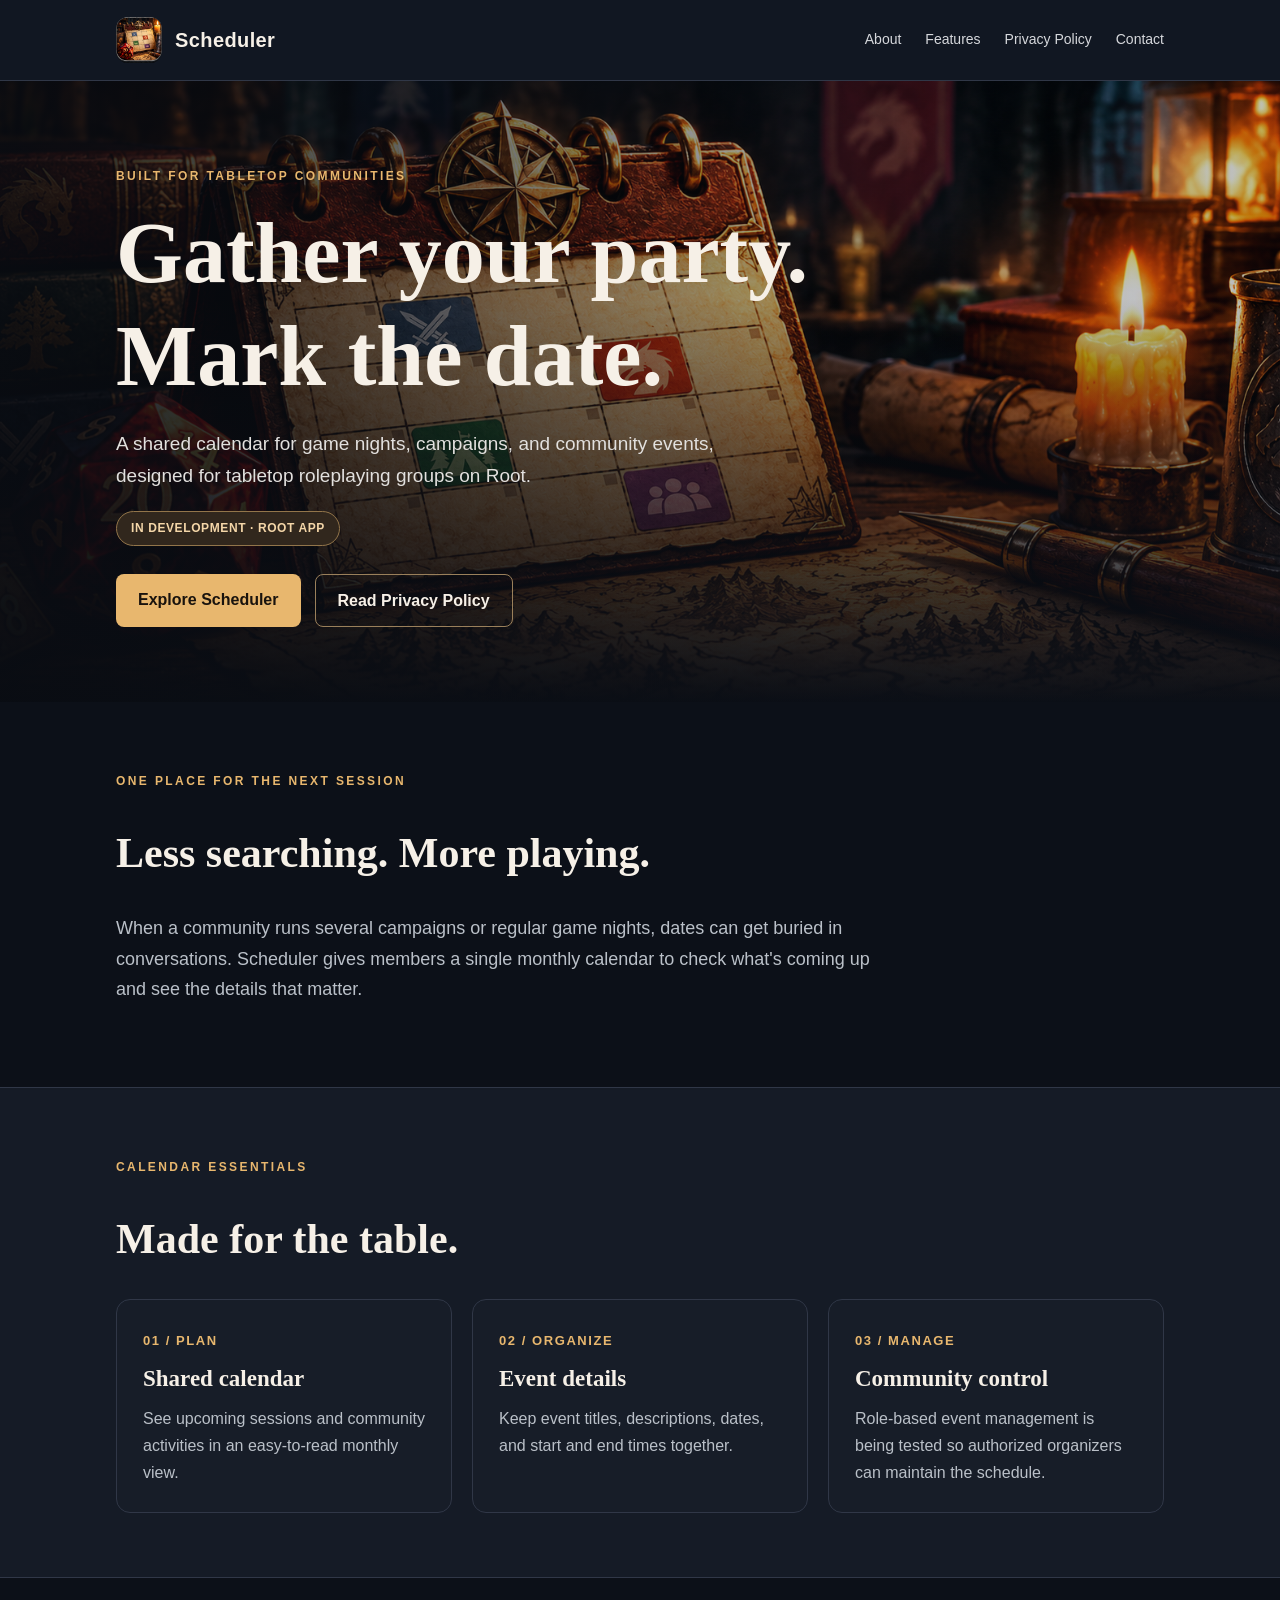
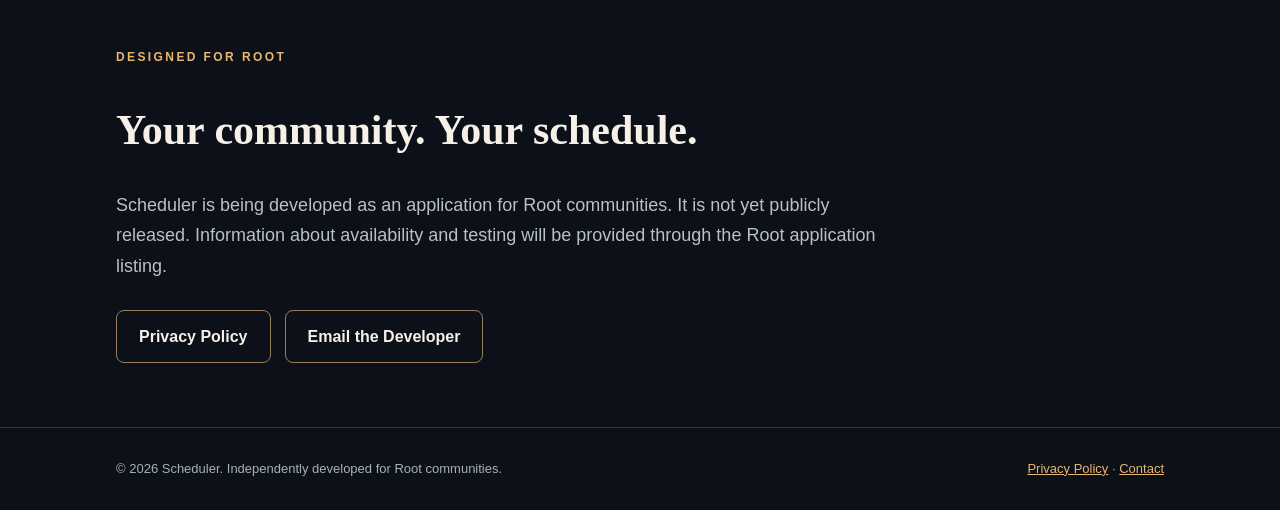
==== index.html @ 009643d6 "Add files via upload" ====
<!DOCTYPE html><html lang="en"><head><meta charset="utf-8"><meta name="viewport" content="width=device-width, initial-scale=1"><meta name="description" content="Scheduler is a shared calendar for tabletop roleplaying communities on Root."><title>Scheduler | Tabletop RPG Community Calendar</title><link rel="icon" href="assets/icon.png"><link rel="stylesheet" href="styles.css"></head><body><header><nav class="wrap"><a class="brand" href="index.html"><img src="assets/icon.png" alt="Scheduler app icon">Scheduler</a><div class="links"><a href="#about">About</a><a href="#features">Features</a><a href="privacy.html">Privacy Policy</a><a href="mailto:patrickleerobinson@gmail.com">Contact</a></div></nav></header><main><div class="hero"><div class="hero-content"><span class="eyebrow">Built for tabletop communities</span><h1>Gather your party.<br>Mark the date.</h1><p class="lead">A shared calendar for game nights, campaigns, and community events, designed for tabletop roleplaying groups on Root.</p><span class="pill">IN DEVELOPMENT · ROOT APP</span><div class="actions"><a class="button" href="#about">Explore Scheduler</a><a class="button secondary" href="privacy.html">Read Privacy Policy</a></div></div></div><section id="about"><div class="wrap"><span class="eyebrow">One place for the next session</span><h2>Less searching. More playing.</h2><p class="intro">When a community runs several campaigns or regular game nights, dates can get buried in conversations. Scheduler gives members a single monthly calendar to check what's coming up and see the details that matter.</p></div></section><section id="features" class="band"><div class="wrap"><span class="eyebrow">Calendar essentials</span><h2>Made for the table.</h2><div class="cards"><article class="card"><span class="num">01 / PLAN</span><h3>Shared calendar</h3><p>See upcoming sessions and community activities in an easy-to-read monthly view.</p></article><article class="card"><span class="num">02 / ORGANIZE</span><h3>Event details</h3><p>Keep event titles, descriptions, dates, and start and end times together.</p></article><article class="card"><span class="num">03 / MANAGE</span><h3>Community control</h3><p>Role-based event management is being tested so authorized organizers can maintain the schedule.</p></article></div></div></section><section><div class="wrap"><span class="eyebrow">Designed for Root</span><h2>Your community. Your schedule.</h2><p class="intro">Scheduler is being developed as an application for Root communities. It is not yet publicly released. Information about availability and testing will be provided through the Root application listing.</p><div class="actions"><a class="button secondary" href="privacy.html">Privacy Policy</a><a class="button secondary" href="mailto:patrickleerobinson@gmail.com">Email the Developer</a></div></div></section></main><footer><div class="wrap"><span>© 2026 Scheduler. Independently developed for Root communities.</span><span><a href="privacy.html">Privacy Policy</a> · <a href="mailto:patrickleerobinson@gmail.com">Contact</a></span></div></footer></body></html>
---- styles.css ----
:root{color-scheme:dark;--bg:#0c1018;--panel:#171d28;--ink:#f6f0e7;--muted:#bac0c8;--gold:#e8b76e;--line:#303747}*{box-sizing:border-box}html{scroll-behavior:smooth}body{margin:0;background:var(--bg);color:var(--ink);font-family:Inter,Segoe UI,Arial,sans-serif;line-height:1.7}a{color:var(--gold)}.wrap{max-width:1100px;margin:auto;padding:0 26px}header{background:#111722;border-bottom:1px solid var(--line)}nav{min-height:80px;display:flex;align-items:center;justify-content:space-between;gap:20px}.brand{display:flex;align-items:center;gap:13px;color:var(--ink);font-weight:750;text-decoration:none;letter-spacing:.02em;font-size:20px}.brand img{height:46px;width:46px;border-radius:12px}.links{display:flex;gap:24px;flex-wrap:wrap}.links a{text-decoration:none;color:#d6d8dc;font-size:14px}.links a:hover{color:var(--gold)}.hero{position:relative;min-height:510px;display:flex;align-items:end;background:linear-gradient(90deg,rgba(9,12,18,.90),rgba(9,12,18,.26) 75%),linear-gradient(0deg,#0c1018,transparent 65%),url('assets/banner.png') center 45%/cover}.hero-content{padding:80px 26px 75px;width:100%;max-width:1100px;margin:auto}.eyebrow{text-transform:uppercase;letter-spacing:.2em;font-size:12px;font-weight:800;color:var(--gold)}h1,h2,h3{font-family:Georgia,'Times New Roman',serif;line-height:1.2}h1{font-size:clamp(48px,7vw,86px);margin:14px 0}h2{font-size:clamp(28px,4vw,42px)}.lead{max-width:640px;font-size:19px;color:#e2e0de}.pill{display:inline-block;border:1px solid #92754a;background:#31271d;padding:6px 14px;border-radius:50px;color:#f4d6a8;font-size:12px;font-weight:700;letter-spacing:.05em}.actions{display:flex;gap:14px;margin-top:28px;flex-wrap:wrap}.button{display:inline-block;background:var(--gold);color:#19130d;text-decoration:none;padding:12px 22px;border-radius:8px;font-weight:800}.button.secondary{background:transparent;border:1px solid #9a805b;color:var(--ink)}section{padding:64px 0}.intro{max-width:780px;color:var(--muted);font-size:18px}.cards{display:grid;grid-template-columns:repeat(3,minmax(0,1fr));gap:20px;margin-top:30px}.card{background:var(--panel);border:1px solid var(--line);border-radius:14px;padding:26px}.card .num{font-size:13px;color:var(--gold);font-weight:800;letter-spacing:.12em}.card h3{font-size:23px;margin:12px 0}.card p{color:var(--muted);margin:0}.band{background:#151b26;border-top:1px solid var(--line);border-bottom:1px solid var(--line)}.policy{max-width:840px;margin:0 auto}.policy h1{font-size:clamp(38px,5vw,62px)}.policy h2{font-size:26px;margin-top:42px}.policy p{color:#cbd0d6;margin:14px 0}.policy .meta{color:#c7a776;font-size:14px}.policy-intro{font-size:19px!important;color:#e1e1e1!important}footer{border-top:1px solid var(--line);padding:30px 0;color:#a9b0ba;font-size:13px}footer .wrap{display:flex;justify-content:space-between;gap:18px;flex-wrap:wrap}@media(max-width:720px){nav{align-items:flex-start;padding:18px 0;flex-direction:column}.links{gap:16px}.hero{min-height:480px}.cards{grid-template-columns:1fr}section{padding:44px 0}}
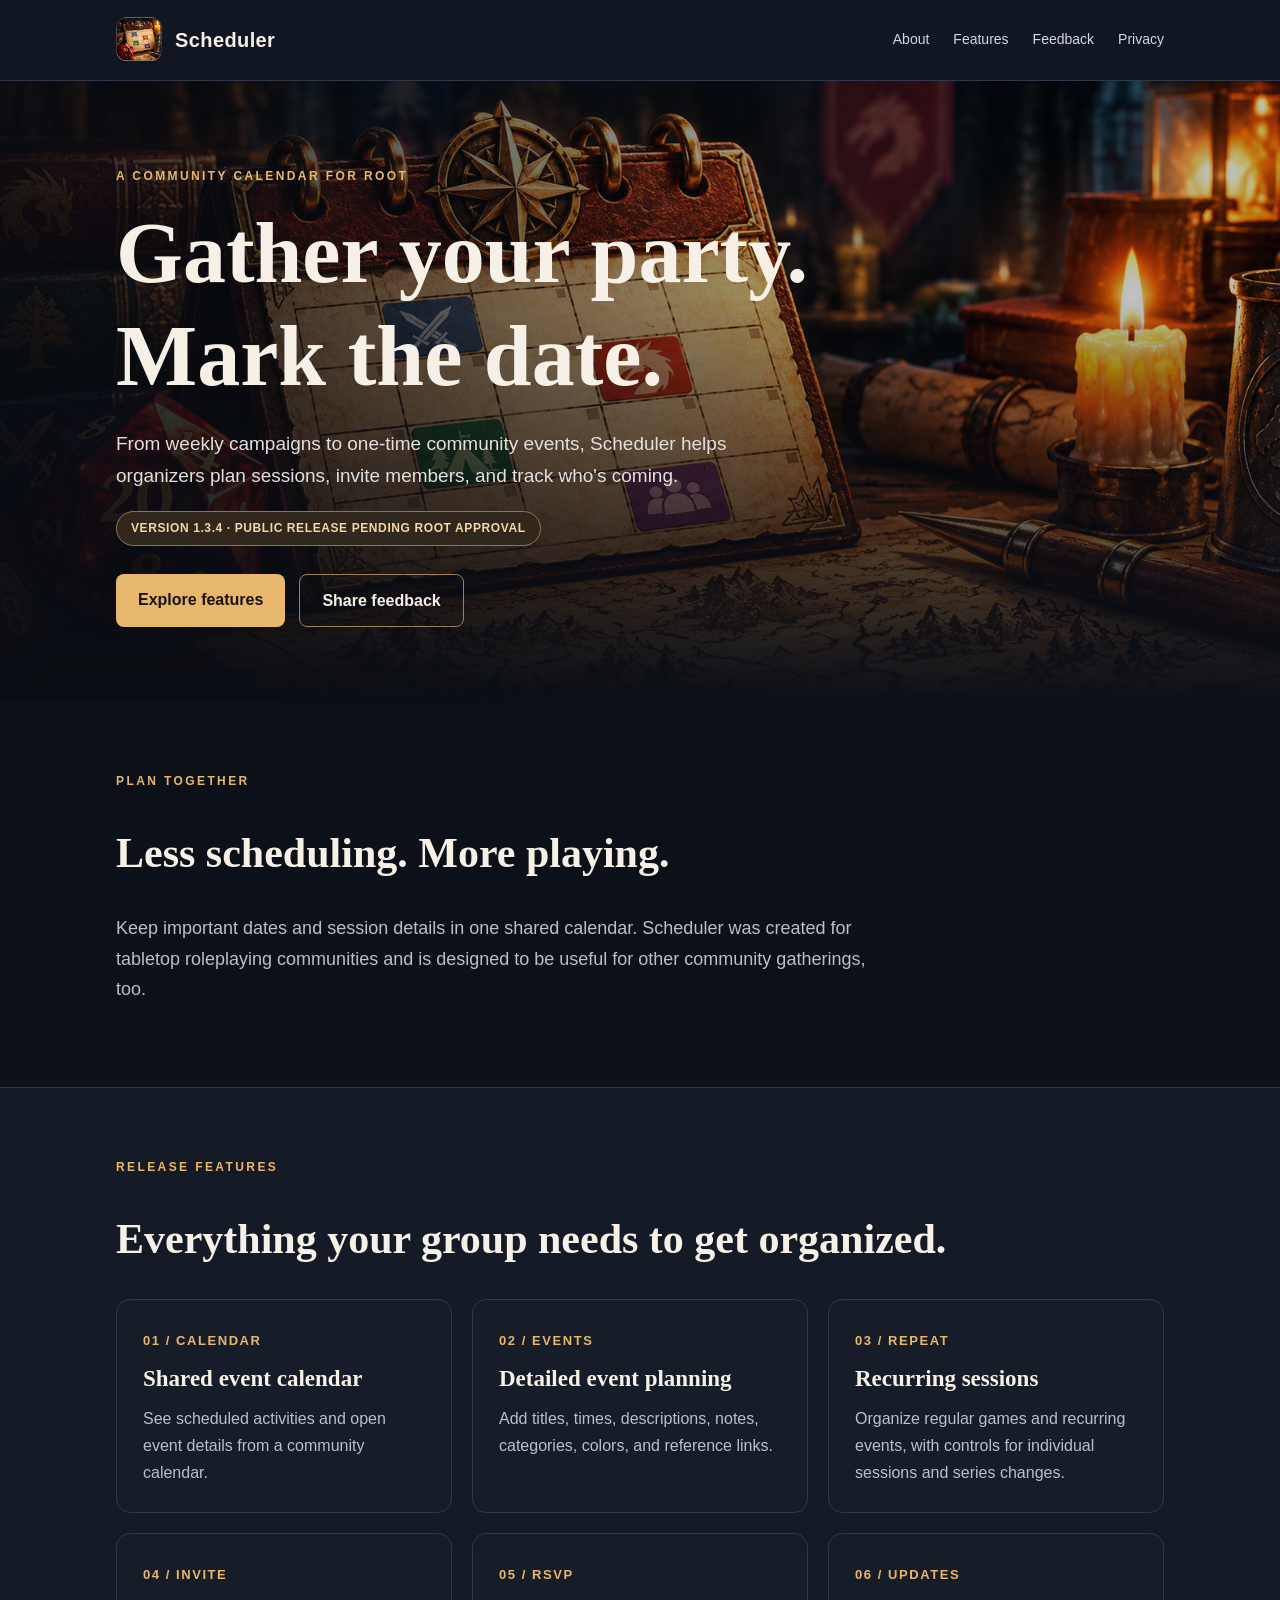
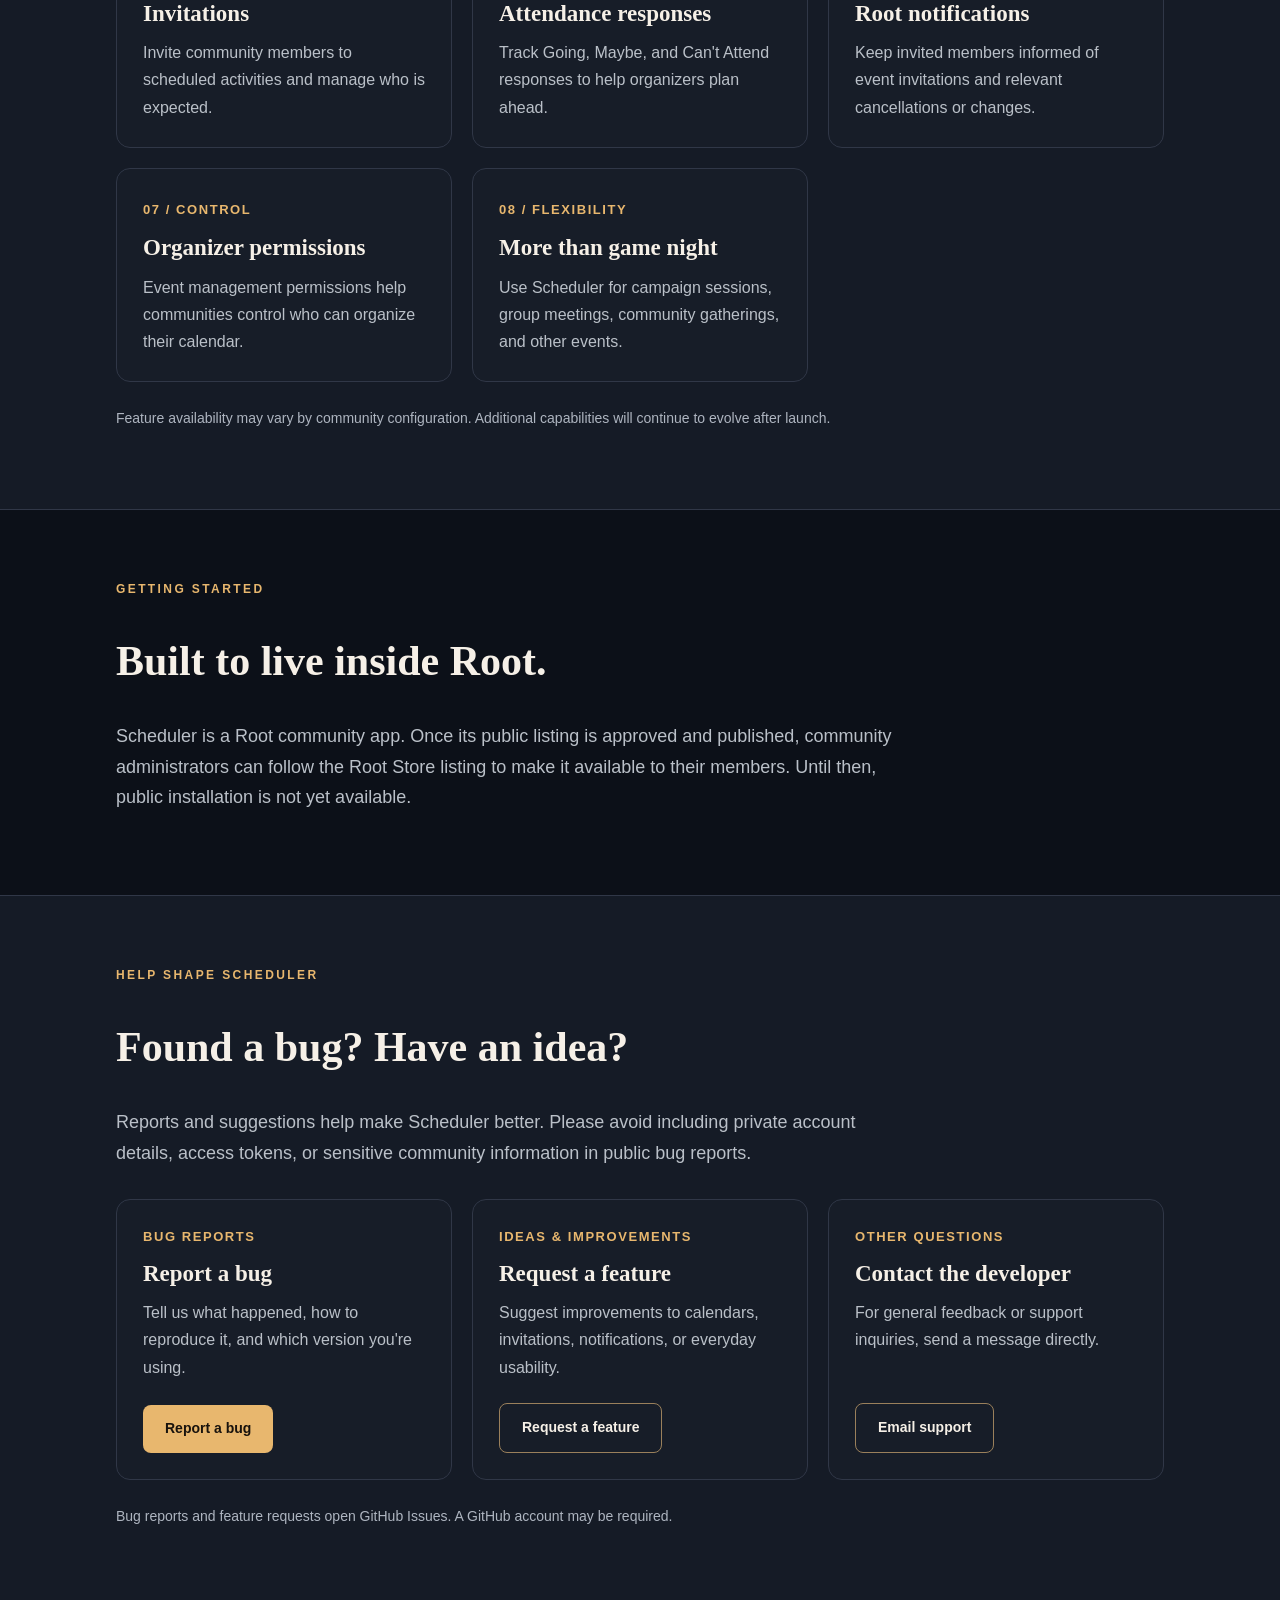
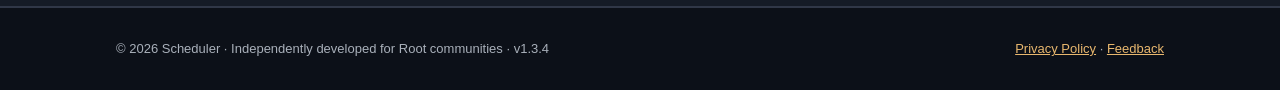
==== commit 5f81dca6: "Add files via upload" ====
--- a/index.html
+++ b/index.html
@@ -1 +1,18 @@
-<!DOCTYPE html><html lang="en"><head><meta charset="utf-8"><meta name="viewport" content="width=device-width, initial-scale=1"><meta name="description" content="Scheduler is a shared calendar for tabletop roleplaying communities on Root."><title>Scheduler | Tabletop RPG Community Calendar</title><link rel="icon" href="assets/icon.png"><link rel="stylesheet" href="styles.css"></head><body><header><nav class="wrap"><a class="brand" href="index.html"><img src="assets/icon.png" alt="Scheduler app icon">Scheduler</a><div class="links"><a href="#about">About</a><a href="#features">Features</a><a href="privacy.html">Privacy Policy</a><a href="mailto:patrickleerobinson@gmail.com">Contact</a></div></nav></header><main><div class="hero"><div class="hero-content"><span class="eyebrow">Built for tabletop communities</span><h1>Gather your party.<br>Mark the date.</h1><p class="lead">A shared calendar for game nights, campaigns, and community events, designed for tabletop roleplaying groups on Root.</p><span class="pill">IN DEVELOPMENT · ROOT APP</span><div class="actions"><a class="button" href="#about">Explore Scheduler</a><a class="button secondary" href="privacy.html">Read Privacy Policy</a></div></div></div><section id="about"><div class="wrap"><span class="eyebrow">One place for the next session</span><h2>Less searching. More playing.</h2><p class="intro">When a community runs several campaigns or regular game nights, dates can get buried in conversations. Scheduler gives members a single monthly calendar to check what's coming up and see the details that matter.</p></div></section><section id="features" class="band"><div class="wrap"><span class="eyebrow">Calendar essentials</span><h2>Made for the table.</h2><div class="cards"><article class="card"><span class="num">01 / PLAN</span><h3>Shared calendar</h3><p>See upcoming sessions and community activities in an easy-to-read monthly view.</p></article><article class="card"><span class="num">02 / ORGANIZE</span><h3>Event details</h3><p>Keep event titles, descriptions, dates, and start and end times together.</p></article><article class="card"><span class="num">03 / MANAGE</span><h3>Community control</h3><p>Role-based event management is being tested so authorized organizers can maintain the schedule.</p></article></div></div></section><section><div class="wrap"><span class="eyebrow">Designed for Root</span><h2>Your community. Your schedule.</h2><p class="intro">Scheduler is being developed as an application for Root communities. It is not yet publicly released. Information about availability and testing will be provided through the Root application listing.</p><div class="actions"><a class="button secondary" href="privacy.html">Privacy Policy</a><a class="button secondary" href="mailto:patrickleerobinson@gmail.com">Email the Developer</a></div></div></section></main><footer><div class="wrap"><span>© 2026 Scheduler. Independently developed for Root communities.</span><span><a href="privacy.html">Privacy Policy</a> · <a href="mailto:patrickleerobinson@gmail.com">Contact</a></span></div></footer></body></html>
+<!DOCTYPE html>
+<html lang="en"><head><meta charset="utf-8"><meta name="viewport" content="width=device-width,initial-scale=1"><meta name="description" content="Scheduler for Root communities — events, recurring sessions, invitations, RSVP and notifications."><title>Scheduler | Community Calendar for Root</title><link rel="icon" href="assets/icon.png"><link rel="stylesheet" href="styles.css"></head>
+<body><header><nav class="wrap"><a class="brand" href="index.html"><img src="assets/icon.png" alt="Scheduler icon">Scheduler</a><div class="links"><a href="#about">About</a><a href="#features">Features</a><a href="#feedback">Feedback</a><a href="privacy.html">Privacy</a></div></nav></header>
+<main><div class="hero"><div class="hero-content"><span class="eyebrow">A community calendar for Root</span><h1>Gather your party.<br>Mark the date.</h1><p class="lead">From weekly campaigns to one-time community events, Scheduler helps organizers plan sessions, invite members, and track who's coming.</p><span class="pill">VERSION 1.3.4 · PUBLIC RELEASE PENDING ROOT APPROVAL</span><div class="actions"><a class="button" href="#features">Explore features</a><a class="button secondary" href="#feedback">Share feedback</a></div></div></div>
+<section id="about"><div class="wrap"><span class="eyebrow">Plan together</span><h2>Less scheduling. More playing.</h2><p class="intro">Keep important dates and session details in one shared calendar. Scheduler was created for tabletop roleplaying communities and is designed to be useful for other community gatherings, too.</p></div></section>
+<section id="features" class="band"><div class="wrap"><span class="eyebrow">Release features</span><h2>Everything your group needs to get organized.</h2><div class="cards">
+<article class="card"><span class="num">01 / CALENDAR</span><h3>Shared event calendar</h3><p>See scheduled activities and open event details from a community calendar.</p></article>
+<article class="card"><span class="num">02 / EVENTS</span><h3>Detailed event planning</h3><p>Add titles, times, descriptions, notes, categories, colors, and reference links.</p></article>
+<article class="card"><span class="num">03 / REPEAT</span><h3>Recurring sessions</h3><p>Organize regular games and recurring events, with controls for individual sessions and series changes.</p></article>
+<article class="card"><span class="num">04 / INVITE</span><h3>Invitations</h3><p>Invite community members to scheduled activities and manage who is expected.</p></article>
+<article class="card"><span class="num">05 / RSVP</span><h3>Attendance responses</h3><p>Track Going, Maybe, and Can't Attend responses to help organizers plan ahead.</p></article>
+<article class="card"><span class="num">06 / UPDATES</span><h3>Root notifications</h3><p>Keep invited members informed of event invitations and relevant cancellations or changes.</p></article>
+<article class="card"><span class="num">07 / CONTROL</span><h3>Organizer permissions</h3><p>Event management permissions help communities control who can organize their calendar.</p></article>
+<article class="card"><span class="num">08 / FLEXIBILITY</span><h3>More than game night</h3><p>Use Scheduler for campaign sessions, group meetings, community gatherings, and other events.</p></article>
+</div><p class="fineprint">Feature availability may vary by community configuration. Additional capabilities will continue to evolve after launch.</p></div></section>
+<section id="getting-started"><div class="wrap"><span class="eyebrow">Getting started</span><h2>Built to live inside Root.</h2><p class="intro">Scheduler is a Root community app. Once its public listing is approved and published, community administrators can follow the Root Store listing to make it available to their members. Until then, public installation is not yet available.</p></div></section>
+<section id="feedback" class="band"><div class="wrap"><span class="eyebrow">Help shape Scheduler</span><h2>Found a bug? Have an idea?</h2><p class="intro">Reports and suggestions help make Scheduler better. Please avoid including private account details, access tokens, or sensitive community information in public bug reports.</p><div class="cards feedback-cards"><article class="card"><span class="num">BUG REPORTS</span><h3>Report a bug</h3><p>Tell us what happened, how to reproduce it, and which version you're using.</p><div class="actions"><a class="button" id="bug-link" href="mailto:patrickleerobinson@gmail.com?subject=Scheduler%20v1.3.4%20Bug%20Report">Report a bug</a></div></article><article class="card"><span class="num">IDEAS & IMPROVEMENTS</span><h3>Request a feature</h3><p>Suggest improvements to calendars, invitations, notifications, or everyday usability.</p><div class="actions"><a class="button secondary" id="feature-link" href="mailto:patrickleerobinson@gmail.com?subject=Scheduler%20Feature%20Request">Request a feature</a></div></article><article class="card"><span class="num">OTHER QUESTIONS</span><h3>Contact the developer</h3><p>For general feedback or support inquiries, send a message directly.</p><div class="actions"><a class="button secondary" href="mailto:patrickleerobinson@gmail.com?subject=Scheduler%20Question">Email support</a></div></article></div><p class="fineprint" id="feedback-note">GitHub issue links can be enabled by entering your repository address in <code>site-config.js</code>. Email works in the meantime.</p></div></section>
+</main><footer><div class="wrap"><span>© 2026 Scheduler · Independently developed for Root communities · v1.3.4</span><span><a href="privacy.html">Privacy Policy</a> · <a href="#feedback">Feedback</a></span></div></footer><script src="site-config.js"></script></body></html>
--- a/styles.css
+++ b/styles.css
@@ -1 +1,3 @@
 :root{color-scheme:dark;--bg:#0c1018;--panel:#171d28;--ink:#f6f0e7;--muted:#bac0c8;--gold:#e8b76e;--line:#303747}*{box-sizing:border-box}html{scroll-behavior:smooth}body{margin:0;background:var(--bg);color:var(--ink);font-family:Inter,Segoe UI,Arial,sans-serif;line-height:1.7}a{color:var(--gold)}.wrap{max-width:1100px;margin:auto;padding:0 26px}header{background:#111722;border-bottom:1px solid var(--line)}nav{min-height:80px;display:flex;align-items:center;justify-content:space-between;gap:20px}.brand{display:flex;align-items:center;gap:13px;color:var(--ink);font-weight:750;text-decoration:none;letter-spacing:.02em;font-size:20px}.brand img{height:46px;width:46px;border-radius:12px}.links{display:flex;gap:24px;flex-wrap:wrap}.links a{text-decoration:none;color:#d6d8dc;font-size:14px}.links a:hover{color:var(--gold)}.hero{position:relative;min-height:510px;display:flex;align-items:end;background:linear-gradient(90deg,rgba(9,12,18,.90),rgba(9,12,18,.26) 75%),linear-gradient(0deg,#0c1018,transparent 65%),url('assets/banner.png') center 45%/cover}.hero-content{padding:80px 26px 75px;width:100%;max-width:1100px;margin:auto}.eyebrow{text-transform:uppercase;letter-spacing:.2em;font-size:12px;font-weight:800;color:var(--gold)}h1,h2,h3{font-family:Georgia,'Times New Roman',serif;line-height:1.2}h1{font-size:clamp(48px,7vw,86px);margin:14px 0}h2{font-size:clamp(28px,4vw,42px)}.lead{max-width:640px;font-size:19px;color:#e2e0de}.pill{display:inline-block;border:1px solid #92754a;background:#31271d;padding:6px 14px;border-radius:50px;color:#f4d6a8;font-size:12px;font-weight:700;letter-spacing:.05em}.actions{display:flex;gap:14px;margin-top:28px;flex-wrap:wrap}.button{display:inline-block;background:var(--gold);color:#19130d;text-decoration:none;padding:12px 22px;border-radius:8px;font-weight:800}.button.secondary{background:transparent;border:1px solid #9a805b;color:var(--ink)}section{padding:64px 0}.intro{max-width:780px;color:var(--muted);font-size:18px}.cards{display:grid;grid-template-columns:repeat(3,minmax(0,1fr));gap:20px;margin-top:30px}.card{background:var(--panel);border:1px solid var(--line);border-radius:14px;padding:26px}.card .num{font-size:13px;color:var(--gold);font-weight:800;letter-spacing:.12em}.card h3{font-size:23px;margin:12px 0}.card p{color:var(--muted);margin:0}.band{background:#151b26;border-top:1px solid var(--line);border-bottom:1px solid var(--line)}.policy{max-width:840px;margin:0 auto}.policy h1{font-size:clamp(38px,5vw,62px)}.policy h2{font-size:26px;margin-top:42px}.policy p{color:#cbd0d6;margin:14px 0}.policy .meta{color:#c7a776;font-size:14px}.policy-intro{font-size:19px!important;color:#e1e1e1!important}footer{border-top:1px solid var(--line);padding:30px 0;color:#a9b0ba;font-size:13px}footer .wrap{display:flex;justify-content:space-between;gap:18px;flex-wrap:wrap}@media(max-width:720px){nav{align-items:flex-start;padding:18px 0;flex-direction:column}.links{gap:16px}.hero{min-height:480px}.cards{grid-template-columns:1fr}section{padding:44px 0}}
+
+.fineprint{color:#aeb5c0;font-size:14px;margin-top:25px;max-width:860px}.feedback-cards .card{display:flex;flex-direction:column}.feedback-cards .actions{margin-top:auto;padding-top:22px}.feedback-cards .button{font-size:14px}.card h3{overflow-wrap:anywhere}a:focus-visible{outline:3px solid var(--gold);outline-offset:4px}@media(max-width:720px){.hero-content{padding-top:95px}.feedback-cards .actions{margin-top:18px}}
